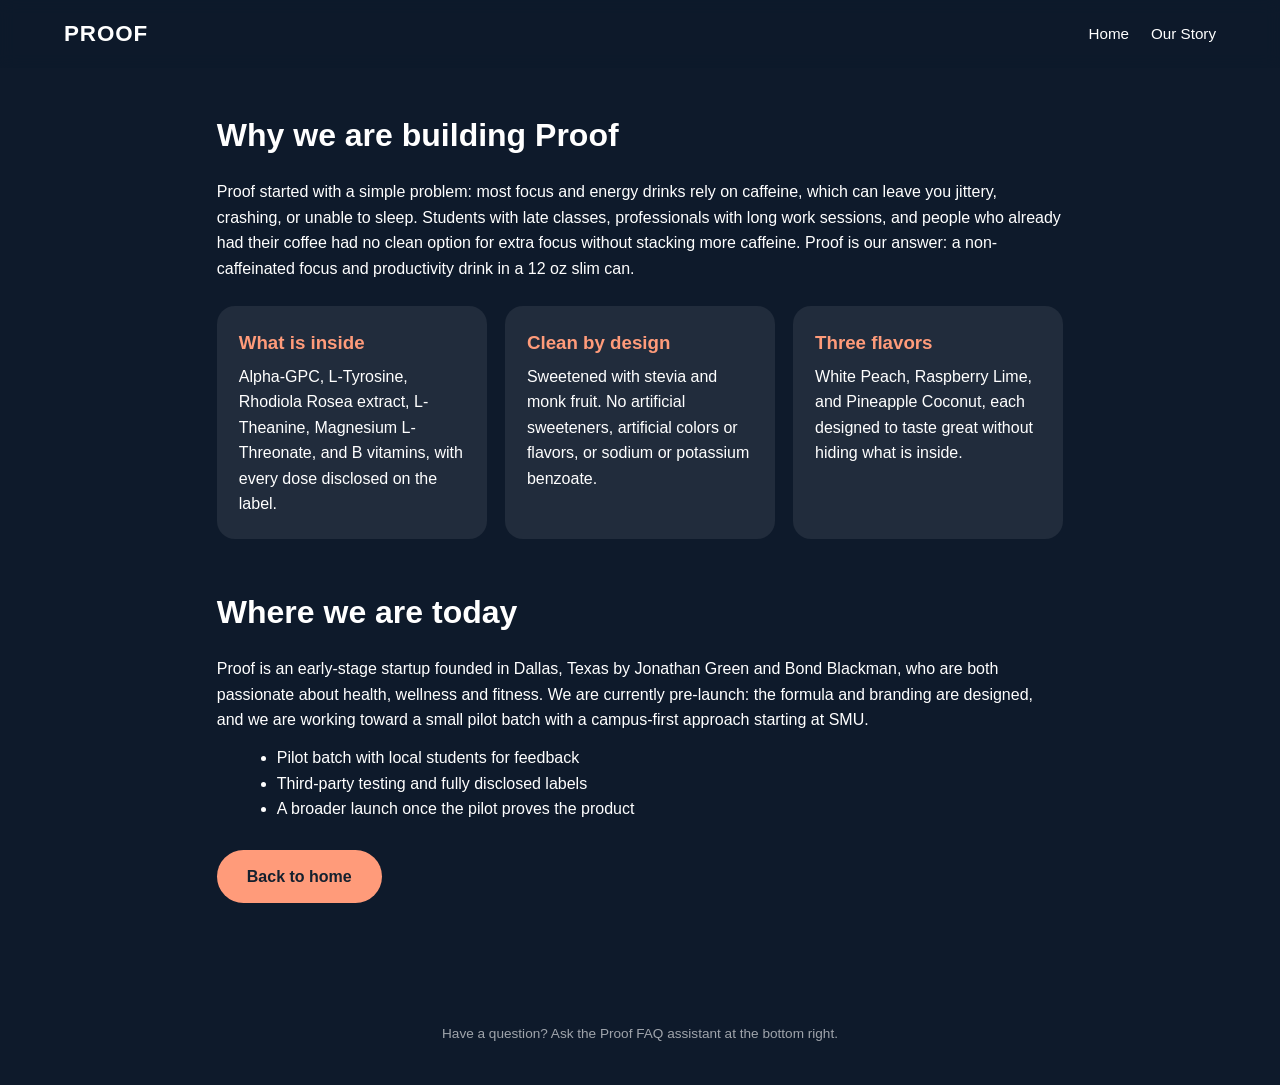
==== about.html @ 9be3dbf0 "Add files via upload" ====
<!DOCTYPE html>
<html lang="en">
<head>
<meta charset="UTF-8"><meta name="viewport" content="width=device-width,initial-scale=1">
<title>Our Story | Proof</title>
<link rel="stylesheet" href="style.css">
</head>
<body data-flavor="peach">
<nav><p class="logo">PROOF</p><div><a href="index.html">Home</a><a href="about.html">Our Story</a></div></nav>

<section class="page">
  <h2>Why we are building Proof</h2>
  <p>Proof started with a simple problem: most focus and energy drinks rely on caffeine, which can leave you jittery, crashing, or unable to sleep. Students with late classes, professionals with long work sessions, and people who already had their coffee had no clean option for extra focus without stacking more caffeine. Proof is our answer: a non-caffeinated focus and productivity drink in a 12 oz slim can.</p>

  <div class="grid">
    <div class="card"><h3>What is inside</h3><p>Alpha-GPC, L-Tyrosine, Rhodiola Rosea extract, L-Theanine, Magnesium L-Threonate, and B vitamins, with every dose disclosed on the label.</p></div>
    <div class="card"><h3>Clean by design</h3><p>Sweetened with stevia and monk fruit. No artificial sweeteners, artificial colors or flavors, or sodium or potassium benzoate.</p></div>
    <div class="card"><h3>Three flavors</h3><p>White Peach, Raspberry Lime, and Pineapple Coconut, each designed to taste great without hiding what is inside.</p></div>
  </div>

  <h2 style="margin-top:48px">Where we are today</h2>
  <p>Proof is an early-stage startup founded in Dallas, Texas by Jonathan Green and Bond Blackman, who are both passionate about health, wellness and fitness. We are currently pre-launch: the formula and branding are designed, and we are working toward a small pilot batch with a campus-first approach starting at SMU.</p>
  <ul>
    <li>Pilot batch with local students for feedback</li>
    <li>Third-party testing and fully disclosed labels</li>
    <li>A broader launch once the pilot proves the product</li>
  </ul>
  <p style="margin-top:28px"><a class="btn" href="index.html">Back to home</a></p>
</section>

<footer>Have a question? Ask the Proof FAQ assistant at the bottom right.</footer>

<!-- Chatling chatbot (Proof FAQ Assistant) -->
<script>window.chtlConfig = { chatbotId: "8438656995" }</script>
<script async data-id="8438656995" id="chtl-script" type="text/javascript" src="https://chatling.ai/js/embed.js"></script>
</body>
</html>
---- style.css ----
:root{--bg:#0e1a2b;--ink:#fff;--accent:#ff9b7a;--accent2:#5fd6c4;--card:rgba(255,255,255,.08)}
body[data-flavor="peach"]{--accent:#ff9b7a;--accent2:#ffd6b8}
body[data-flavor="raspberry"]{--accent:#e0457b;--accent2:#b6f06a}
body[data-flavor="pineapple"]{--accent:#f4c542;--accent2:#9fe3b0}
*{box-sizing:border-box;margin:0}
body{font-family:'Helvetica Neue',Arial,sans-serif;background:var(--bg);color:var(--ink);line-height:1.6;transition:.4s}
nav{position:fixed;top:0;left:0;right:0;z-index:10;display:flex;justify-content:space-between;align-items:center;padding:16px 5vw;background:rgba(14,26,43,.55);backdrop-filter:blur(8px)}
nav a{color:#fff;text-decoration:none;margin-left:22px;font-size:.95rem}
.logo{font-weight:800;font-size:1.4rem;letter-spacing:.04em;margin:0}
.hero{position:relative;min-height:100vh;display:flex;align-items:center;justify-content:center;text-align:center;overflow:hidden}
.hero video{position:absolute;inset:0;width:100%;height:100%;object-fit:cover;z-index:0}
.hero .veil{position:absolute;inset:0;background:linear-gradient(180deg,rgba(14,26,43,.35),rgba(14,26,43,.65));z-index:1}
.hero .copy{position:relative;z-index:2;padding:0 6vw;max-width:820px}
h1{font-size:clamp(2.4rem,7vw,4.6rem);line-height:1.05;margin-bottom:16px}
.hero p{font-size:1.2rem;opacity:.92;margin-bottom:28px}
.btn{display:inline-block;background:var(--accent);color:#14202e;padding:14px 30px;border-radius:999px;font-weight:700;text-decoration:none;transition:.2s}
.btn:hover{transform:translateY(-2px);filter:brightness(1.08)}
section{padding:80px 6vw;max-width:1000px;margin:0 auto}
h2{font-size:2rem;margin-bottom:18px}
.grid{display:grid;grid-template-columns:repeat(auto-fit,minmax(220px,1fr));gap:18px;margin-top:24px}
.card{background:var(--card);border-radius:18px;padding:22px}
.card h3{color:var(--accent);margin-bottom:6px}
.flavors{display:flex;gap:12px;flex-wrap:wrap;margin:18px 0}
.flavors button{border:2px solid transparent;background:var(--card);color:#fff;padding:10px 20px;border-radius:999px;cursor:pointer;font-size:1rem;transition:.2s}
.flavors button.on{border-color:var(--accent);background:var(--accent);color:#14202e;font-weight:700}
.can{width:140px;height:260px;border-radius:26px 26px 34px 34px;margin:24px auto 8px;background:linear-gradient(160deg,var(--accent),var(--accent2));display:flex;align-items:center;justify-content:center;box-shadow:0 20px 50px rgba(0,0,0,.4);transition:.4s}
.can span{writing-mode:vertical-rl;transform:rotate(180deg);font-weight:800;font-size:2.4rem;color:#fff;letter-spacing:.06em}
.flavor-name{text-align:center;font-size:1.1rem}
.xfactor{background:var(--card);border-radius:18px;padding:22px;margin-top:40px}
.xfactor h3{color:var(--accent)}
footer{text-align:center;padding:40px;opacity:.6;font-size:.85rem}
.page{padding-top:110px}
.page ul{margin:12px 0 0 20px}
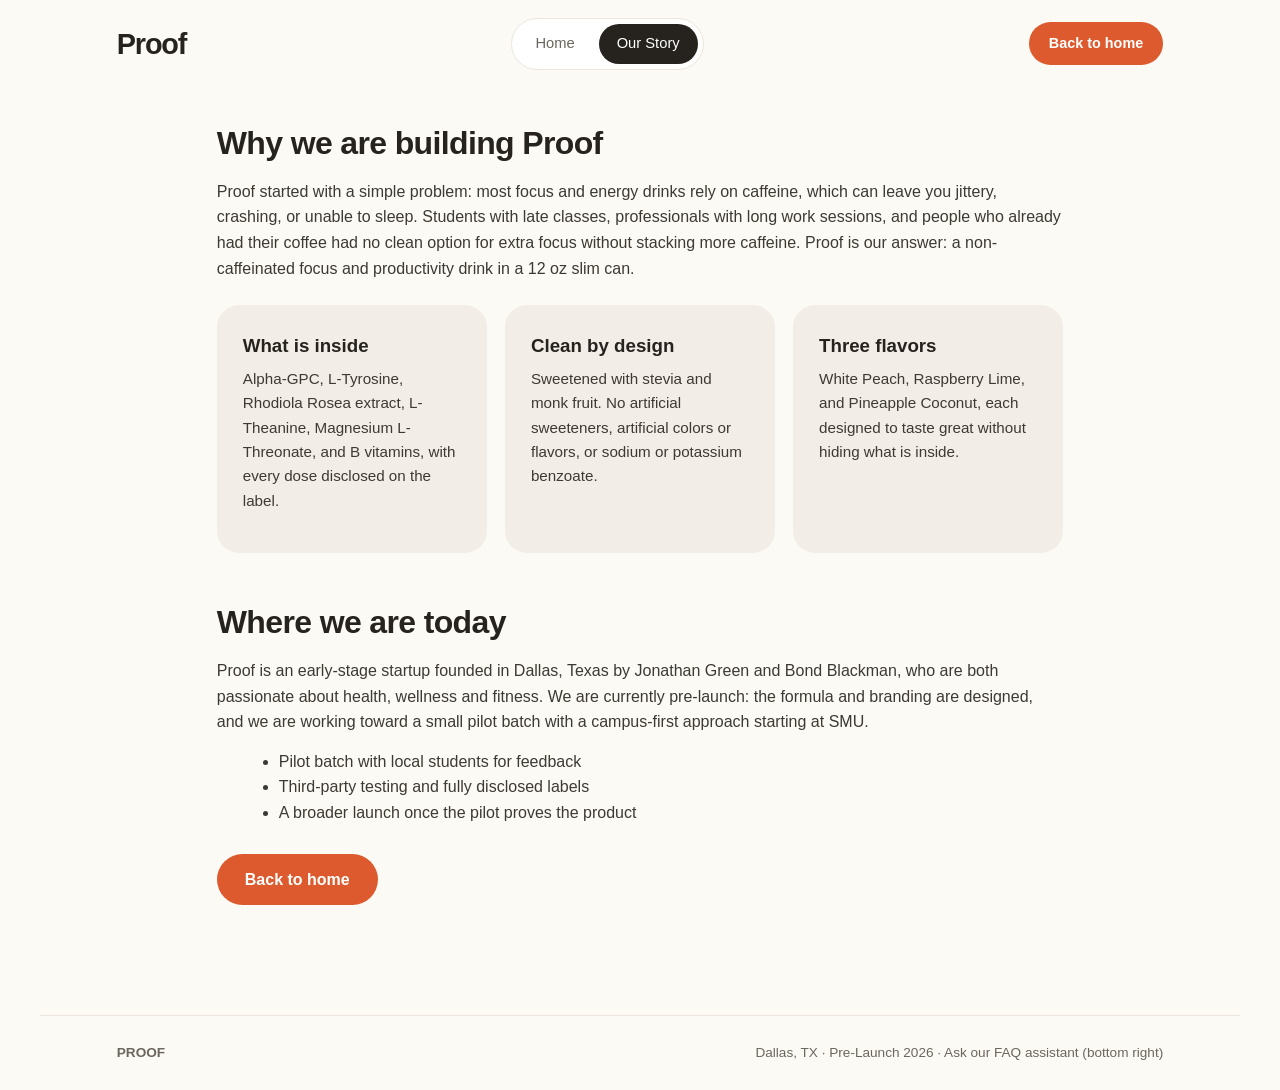
==== commit 00a9b6d0: "Add files via upload" ====
--- a/about.html
+++ b/about.html
@@ -6,19 +6,23 @@
 <link rel="stylesheet" href="style.css">
 </head>
 <body data-flavor="peach">
-<nav><p class="logo">PROOF</p><div><a href="index.html">Home</a><a href="about.html">Our Story</a></div></nav>
+<header class="top">
+  <a class="logo" href="index.html">Proof</a>
+  <nav class="pills"><a href="index.html">Home</a><a class="on" href="about.html">Our Story</a></nav>
+  <a class="btn small" href="index.html">Back to home</a>
+</header>
 
 <section class="page">
   <h2>Why we are building Proof</h2>
   <p>Proof started with a simple problem: most focus and energy drinks rely on caffeine, which can leave you jittery, crashing, or unable to sleep. Students with late classes, professionals with long work sessions, and people who already had their coffee had no clean option for extra focus without stacking more caffeine. Proof is our answer: a non-caffeinated focus and productivity drink in a 12 oz slim can.</p>
 
-  <div class="grid">
+  <div class="cards">
     <div class="card"><h3>What is inside</h3><p>Alpha-GPC, L-Tyrosine, Rhodiola Rosea extract, L-Theanine, Magnesium L-Threonate, and B vitamins, with every dose disclosed on the label.</p></div>
     <div class="card"><h3>Clean by design</h3><p>Sweetened with stevia and monk fruit. No artificial sweeteners, artificial colors or flavors, or sodium or potassium benzoate.</p></div>
     <div class="card"><h3>Three flavors</h3><p>White Peach, Raspberry Lime, and Pineapple Coconut, each designed to taste great without hiding what is inside.</p></div>
   </div>
 
-  <h2 style="margin-top:48px">Where we are today</h2>
+  <h2 style="margin-top:44px">Where we are today</h2>
   <p>Proof is an early-stage startup founded in Dallas, Texas by Jonathan Green and Bond Blackman, who are both passionate about health, wellness and fitness. We are currently pre-launch: the formula and branding are designed, and we are working toward a small pilot batch with a campus-first approach starting at SMU.</p>
   <ul>
     <li>Pilot batch with local students for feedback</li>
@@ -28,7 +32,7 @@
   <p style="margin-top:28px"><a class="btn" href="index.html">Back to home</a></p>
 </section>
 
-<footer>Have a question? Ask the Proof FAQ assistant at the bottom right.</footer>
+<footer><span><b>PROOF</b></span><span>Dallas, TX &middot; Pre-Launch 2026 &middot; Ask our FAQ assistant (bottom right)</span></footer>
 
 <!-- Chatling chatbot (Proof FAQ Assistant) -->
 <script>window.chtlConfig = { chatbotId: "8438656995" }</script>
--- a/style.css
+++ b/style.css
@@ -1,33 +1,44 @@
-:root{--bg:#0e1a2b;--ink:#fff;--accent:#ff9b7a;--accent2:#5fd6c4;--card:rgba(255,255,255,.08)}
-body[data-flavor="peach"]{--accent:#ff9b7a;--accent2:#ffd6b8}
-body[data-flavor="raspberry"]{--accent:#e0457b;--accent2:#b6f06a}
-body[data-flavor="pineapple"]{--accent:#f4c542;--accent2:#9fe3b0}
+:root{--bg:#fcfaf5;--ink:#26231f;--mute:#6b665e;--card:#f2ede7;--accent:#dc5a2e;--tint:#fbe9e0}
+body[data-flavor="raspberry"]{--accent:#c2255c;--tint:#fbe3ea}
+body[data-flavor="pineapple"]{--accent:#b8921a;--tint:#f7f0cf}
 *{box-sizing:border-box;margin:0}
-body{font-family:'Helvetica Neue',Arial,sans-serif;background:var(--bg);color:var(--ink);line-height:1.6;transition:.4s}
-nav{position:fixed;top:0;left:0;right:0;z-index:10;display:flex;justify-content:space-between;align-items:center;padding:16px 5vw;background:rgba(14,26,43,.55);backdrop-filter:blur(8px)}
-nav a{color:#fff;text-decoration:none;margin-left:22px;font-size:.95rem}
-.logo{font-weight:800;font-size:1.4rem;letter-spacing:.04em;margin:0}
-.hero{position:relative;min-height:100vh;display:flex;align-items:center;justify-content:center;text-align:center;overflow:hidden}
-.hero video{position:absolute;inset:0;width:100%;height:100%;object-fit:cover;z-index:0}
-.hero .veil{position:absolute;inset:0;background:linear-gradient(180deg,rgba(14,26,43,.35),rgba(14,26,43,.65));z-index:1}
-.hero .copy{position:relative;z-index:2;padding:0 6vw;max-width:820px}
-h1{font-size:clamp(2.4rem,7vw,4.6rem);line-height:1.05;margin-bottom:16px}
-.hero p{font-size:1.2rem;opacity:.92;margin-bottom:28px}
-.btn{display:inline-block;background:var(--accent);color:#14202e;padding:14px 30px;border-radius:999px;font-weight:700;text-decoration:none;transition:.2s}
-.btn:hover{transform:translateY(-2px);filter:brightness(1.08)}
-section{padding:80px 6vw;max-width:1000px;margin:0 auto}
-h2{font-size:2rem;margin-bottom:18px}
-.grid{display:grid;grid-template-columns:repeat(auto-fit,minmax(220px,1fr));gap:18px;margin-top:24px}
-.card{background:var(--card);border-radius:18px;padding:22px}
-.card h3{color:var(--accent);margin-bottom:6px}
-.flavors{display:flex;gap:12px;flex-wrap:wrap;margin:18px 0}
-.flavors button{border:2px solid transparent;background:var(--card);color:#fff;padding:10px 20px;border-radius:999px;cursor:pointer;font-size:1rem;transition:.2s}
-.flavors button.on{border-color:var(--accent);background:var(--accent);color:#14202e;font-weight:700}
-.can{width:140px;height:260px;border-radius:26px 26px 34px 34px;margin:24px auto 8px;background:linear-gradient(160deg,var(--accent),var(--accent2));display:flex;align-items:center;justify-content:center;box-shadow:0 20px 50px rgba(0,0,0,.4);transition:.4s}
-.can span{writing-mode:vertical-rl;transform:rotate(180deg);font-weight:800;font-size:2.4rem;color:#fff;letter-spacing:.06em}
-.flavor-name{text-align:center;font-size:1.1rem}
-.xfactor{background:var(--card);border-radius:18px;padding:22px;margin-top:40px}
-.xfactor h3{color:var(--accent)}
-footer{text-align:center;padding:40px;opacity:.6;font-size:.85rem}
-.page{padding-top:110px}
-.page ul{margin:12px 0 0 20px}
+body{font-family:-apple-system,BlinkMacSystemFont,"Segoe UI",Helvetica,Arial,sans-serif;background:var(--bg);color:var(--ink);line-height:1.6}
+a{color:inherit}
+header.top{display:flex;justify-content:space-between;align-items:center;padding:18px 6vw;max-width:1200px;margin:0 auto;gap:12px}
+.logo{font-weight:900;font-size:1.8rem;letter-spacing:-.04em;text-decoration:none}
+.pills{display:flex;gap:6px;background:#fff;border-radius:999px;padding:5px;border:1px solid #ece6dc}
+.pills a{text-decoration:none;padding:8px 18px;border-radius:999px;font-size:.92rem;color:var(--mute)}
+.pills a.on{background:var(--ink);color:#fff}
+.btn{display:inline-block;background:var(--accent);color:#fff;padding:13px 28px;border-radius:999px;font-weight:700;text-decoration:none;transition:.2s;font-size:1rem}
+.btn:hover{filter:brightness(1.08);transform:translateY(-1px)}
+.btn.small{padding:10px 20px;font-size:.9rem}
+.ticker{background:var(--ink);color:#fff;overflow:hidden;white-space:nowrap;padding:12px 0;font-weight:700;font-size:.85rem}
+.ticker div{display:inline-block;animation:slide 28s linear infinite}
+.ticker span{margin:0 18px}.ticker i{color:var(--accent);font-style:normal}
+@keyframes slide{to{transform:translateX(-50%)}}
+.hero{display:grid;grid-template-columns:1fr 1.25fr;gap:40px;align-items:center;max-width:1200px;margin:0 auto;padding:56px 6vw}
+.eyebrow{color:var(--accent);font-weight:700;font-size:.85rem;margin-bottom:10px}
+h1{font-size:clamp(2rem,4vw,3rem);line-height:1.08;letter-spacing:-.03em;margin-bottom:16px}
+.hero p.lead{color:var(--mute);font-size:1.1rem;margin-bottom:26px;max-width:460px}
+.video{border-radius:28px;overflow:hidden;background:#0e1a2b;box-shadow:0 24px 60px rgba(0,0,0,.18);aspect-ratio:832/480}
+.video video{display:block;width:100%;height:100%;object-fit:cover}
+.icons{display:flex;justify-content:center;gap:clamp(20px,6vw,70px);flex-wrap:wrap;padding:20px 6vw 10px}
+.icons div{text-align:center;font-weight:600;font-size:.9rem}
+.icons .ic{width:54px;height:54px;border:2px solid var(--accent);border-radius:50%;margin:0 auto 8px;display:flex;align-items:center;justify-content:center;font-size:1.4rem;color:var(--accent)}
+section{max-width:1000px;margin:0 auto;padding:56px 6vw}
+h2{font-size:2rem;letter-spacing:-.02em;margin-bottom:10px}
+.sub{color:var(--mute)}
+.cards{display:grid;grid-template-columns:repeat(auto-fit,minmax(240px,1fr));gap:18px;margin-top:24px}
+.card{background:var(--card);border-radius:22px;padding:26px}
+.card h3{margin-bottom:6px}.card p{color:var(--mute);font-size:.95rem}
+.switcher{display:grid;grid-template-columns:auto 1fr;gap:40px;align-items:center;background:var(--tint);border-radius:28px;padding:34px;transition:background .4s}
+.flavors{display:flex;gap:10px;flex-wrap:wrap;margin:18px 0}
+.flavors button{border:1.5px solid var(--ink);background:transparent;color:var(--ink);padding:10px 20px;border-radius:999px;cursor:pointer;font-size:.95rem;transition:.2s}
+.flavors button.on{background:var(--accent);border-color:var(--accent);color:#fff;font-weight:700}
+.can{width:min(210px,60vw);border-radius:20px;overflow:hidden;box-shadow:0 18px 40px rgba(0,0,0,.2)}
+.can img{display:block;width:100%;height:auto}
+.xf{margin-top:22px;background:#fff;border-radius:18px;padding:18px 22px;border:1px dashed var(--accent)}
+.xf h3{color:var(--accent);font-size:1rem}.xf p{color:var(--mute);font-size:.95rem}
+footer{border-top:1px solid #ece6dc;max-width:1200px;margin:40px auto 0;padding:26px 6vw;display:flex;justify-content:space-between;flex-wrap:wrap;gap:8px;color:var(--mute);font-size:.85rem}
+.page{padding-top:30px}.page p{margin-bottom:14px;color:#3d3933}.page ul{margin:8px 0 18px 22px;color:#3d3933}
+@media(max-width:800px){.hero,.switcher{grid-template-columns:1fr}.switcher{justify-items:center;text-align:center}.flavors{justify-content:center}.hero{padding-top:30px}.pills a{padding:8px 12px}}
